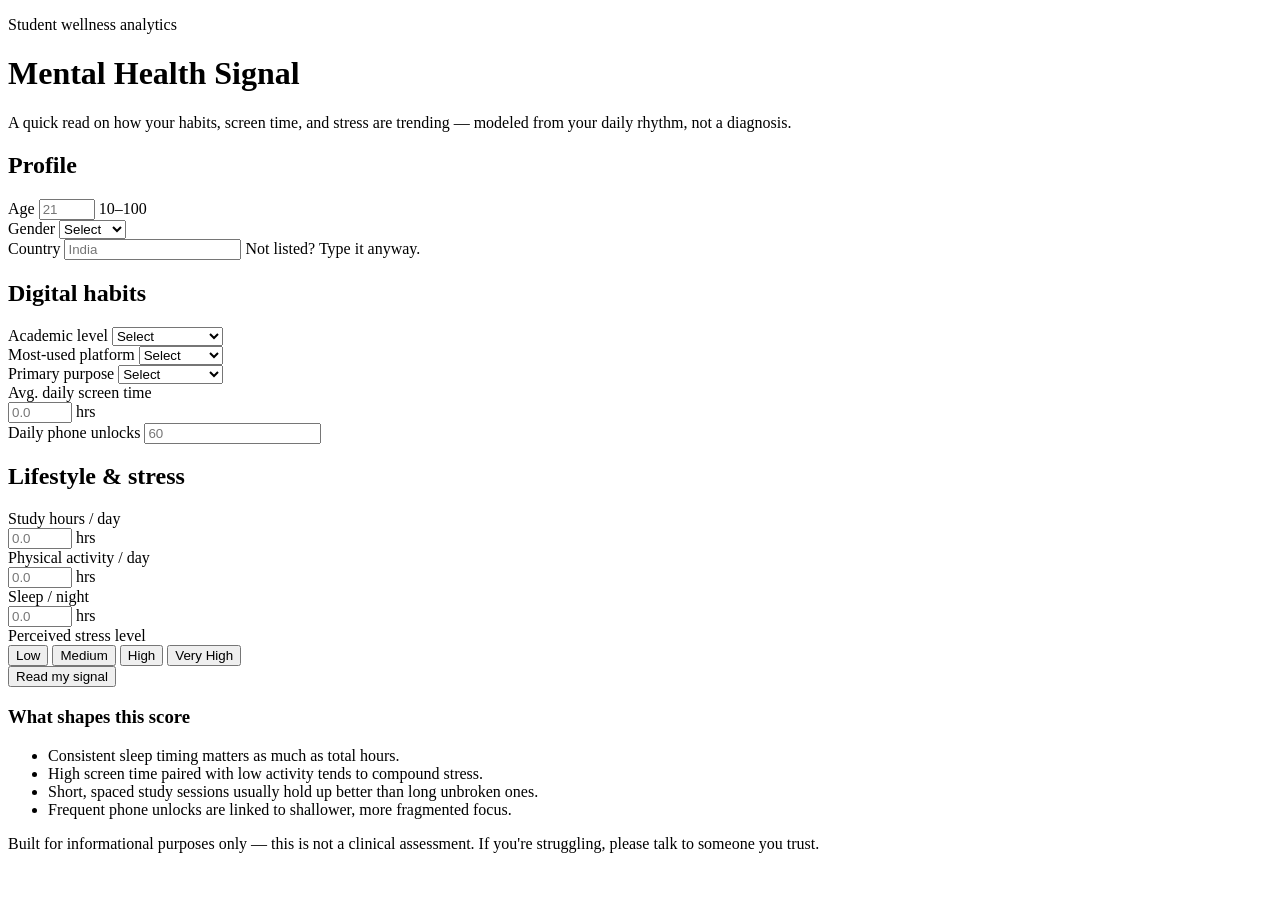
==== static/index.html @ 65191186 "Final Commit" ====
<!DOCTYPE html>
<html lang="en">
<head>
<meta charset="UTF-8" />
<meta name="viewport" content="width=device-width, initial-scale=1.0" />
<title>Mental Health Signal — Student Wellness Analytics</title>
<link rel="preconnect" href="https://fonts.googleapis.com">
<link rel="preconnect" href="https://fonts.gstatic.com" crossorigin>
<link href="https://fonts.googleapis.com/css2?family=Newsreader:ital,opsz,wght@0,6..72,400;0,6..72,500;1,6..72,400;1,6..72,500&family=Work+Sans:wght@400;500;600&family=IBM+Plex+Mono:wght@400;500;600&display=swap" rel="stylesheet">
<link rel="stylesheet" href="/ui/style.css" />
</head>
<body>

<div class="grain" aria-hidden="true"></div>

<header class="masthead">
  <div class="masthead-inner">
    <p class="kicker">Student wellness analytics</p>
    <h1 class="title">Mental Health Signal</h1>
    <p class="subtitle">A quick read on how your habits, screen time, and stress are trending — modeled from your daily rhythm, not a diagnosis.</p>
  </div>
</header>

<main class="layout">

  <!-- FORM PANEL -->
  <section class="panel intake" aria-labelledby="form-heading">
    <form id="predict-form" novalidate>

      <section class="group">
        <h2 class="group-label">Profile</h2>
        <div class="grid grid-3">
          <div class="field">
            <label for="age">Age</label>
            <input type="number" id="age" name="age" min="10" max="100" step="1" required placeholder="21" />
            <span class="hint">10–100</span>
            <span class="error-msg" data-for="age"></span>
          </div>
          <div class="field">
            <label for="gender">Gender</label>
            <select id="gender" name="gender" required>
              <option value="" disabled selected hidden>Select</option>
              <option value="Male">Male</option>
              <option value="Female">Female</option>
            </select>
            <span class="error-msg" data-for="gender"></span>
          </div>
          <div class="field">
            <label for="country">Country</label>
            <input type="text" id="country" name="country" list="country-list" required placeholder="India" autocomplete="off" />
            <datalist id="country-list">
              <option value="India"></option>
              <option value="USA"></option>
              <option value="Canada"></option>
              <option value="Australia"></option>
              <option value="UK"></option>
              <option value="Germany"></option>
              <option value="Mexico"></option>
              <option value="Turkey"></option>
              <option value="France"></option>
            </datalist>
            <span class="hint">Not listed? Type it anyway.</span>
            <span class="error-msg" data-for="country"></span>
          </div>
        </div>
      </section>

      <section class="group">
        <h2 class="group-label">Digital habits</h2>
        <div class="grid grid-2">
          <div class="field">
            <label for="academic_level">Academic level</label>
            <select id="academic_level" name="academic_level" required>
              <option value="" disabled selected hidden>Select</option>
              <option value="High School">High School</option>
              <option value="Undergraduate">Undergraduate</option>
              <option value="Graduate">Graduate</option>
            </select>
            <span class="error-msg" data-for="academic_level"></span>
          </div>
          <div class="field">
            <label for="most_used_platform">Most-used platform</label>
            <select id="most_used_platform" name="most_used_platform" required>
              <option value="" disabled selected hidden>Select</option>
              <option value="Facebook">Facebook</option>
              <option value="Instagram">Instagram</option>
              <option value="Snapchat">Snapchat</option>
              <option value="Twitter">Twitter</option>
              <option value="YouTube">YouTube</option>
              <option value="TikTok">TikTok</option>
              <option value="LinkedIn">LinkedIn</option>
              <option value="LINE">LINE</option>
              <option value="KakaoTalk">KakaoTalk</option>
              <option value="VKontakte">VKontakte</option>
              <option value="WhatsApp">WhatsApp</option>
              <option value="WeChat">WeChat</option>
            </select>
            <span class="error-msg" data-for="most_used_platform"></span>
          </div>
          <div class="field">
            <label for="purpose_of_use">Primary purpose</label>
            <select id="purpose_of_use" name="purpose_of_use" required>
              <option value="" disabled selected hidden>Select</option>
              <option value="Networking">Networking</option>
              <option value="Education">Education</option>
              <option value="Entertainment">Entertainment</option>
              <option value="News">News</option>
            </select>
            <span class="error-msg" data-for="purpose_of_use"></span>
          </div>
          <div class="field">
            <label for="avg_daily_usage_hours">Avg. daily screen time</label>
            <div class="unit-input">
              <input type="number" id="avg_daily_usage_hours" name="avg_daily_usage_hours" min="0" max="24" step="0.1" required placeholder="0.0" />
              <span class="unit">hrs</span>
            </div>
            <span class="error-msg" data-for="avg_daily_usage_hours"></span>
          </div>
          <div class="field">
            <label for="daily_unlocks">Daily phone unlocks</label>
            <input type="number" id="daily_unlocks" name="daily_unlocks" min="0" step="1" required placeholder="60" />
            <span class="error-msg" data-for="daily_unlocks"></span>
          </div>
        </div>
      </section>

      <section class="group">
        <h2 class="group-label">Lifestyle &amp; stress</h2>
        <div class="grid grid-3">
          <div class="field">
            <label for="study_hours">Study hours / day</label>
            <div class="unit-input">
              <input type="number" id="study_hours" name="study_hours" min="0" max="24" step="0.1" required placeholder="0.0" />
              <span class="unit">hrs</span>
            </div>
            <span class="error-msg" data-for="study_hours"></span>
          </div>
          <div class="field">
            <label for="physical_activity_hours">Physical activity / day</label>
            <div class="unit-input">
              <input type="number" id="physical_activity_hours" name="physical_activity_hours" min="0" max="24" step="0.1" required placeholder="0.0" />
              <span class="unit">hrs</span>
            </div>
            <span class="error-msg" data-for="physical_activity_hours"></span>
          </div>
          <div class="field">
            <label for="sleep_hours_per_night">Sleep / night</label>
            <div class="unit-input">
              <input type="number" id="sleep_hours_per_night" name="sleep_hours_per_night" min="0" max="24" step="0.1" required placeholder="0.0" />
              <span class="unit">hrs</span>
            </div>
            <span class="error-msg" data-for="sleep_hours_per_night"></span>
          </div>
          <div class="field field-span">
            <label for="stress_level">Perceived stress level</label>
            <div class="segmented" id="stress_level_group" data-name="stress_level">
              <button type="button" class="seg-btn" data-value="Low">Low</button>
              <button type="button" class="seg-btn" data-value="Medium">Medium</button>
              <button type="button" class="seg-btn" data-value="High">High</button>
              <button type="button" class="seg-btn" data-value="Very High">Very High</button>
            </div>
            <input type="hidden" id="stress_level" name="stress_level" required />
            <span class="error-msg" data-for="stress_level"></span>
          </div>
        </div>
      </section>

      <div class="form-footer">
        <button type="submit" class="submit-btn" id="submit-btn">
          <span class="btn-label">Read my signal</span>
          <span class="btn-spinner" aria-hidden="true"></span>
        </button>
      </div>
    </form>
  </section>

  <!-- RESULT PANEL — instrument housing -->
  <aside class="panel receiver" aria-live="polite">
    <div class="screws" aria-hidden="true">
      <span></span><span></span><span></span><span></span>
    </div>

    <div class="receiver-inner" id="result-inner">

      <div class="state state-idle" id="state-idle">
        <div class="meter" id="meter-idle"></div>
        <div class="info-block">
          <h3 class="info-title">What shapes this score</h3>
          <ul class="info-list">
            <li>Consistent sleep timing matters as much as total hours.</li>
            <li>High screen time paired with low activity tends to compound stress.</li>
            <li>Short, spaced study sessions usually hold up better than long unbroken ones.</li>
            <li>Frequent phone unlocks are linked to shallower, more fragmented focus.</li>
          </ul>
        </div>
      </div>

      <div class="state state-loading" id="state-loading" hidden>
        <div class="meter" id="meter-loading"></div>
      </div>

      <div class="state state-result" id="state-result" hidden>
        <div class="meter" id="meter-result"></div>
        <div class="score-readout">
          <span class="score-number" id="score-number">0.0</span>
          <span class="score-max">/ 10</span>
        </div>
        <p class="dial-caption" id="score-band">—</p>
        <p class="dial-copy" id="score-context"></p>
      </div>

      <div class="state state-error" id="state-error" hidden>
        <div class="meter meter-flat" id="meter-error"></div>
        <p class="dial-copy" id="error-copy"></p>
      </div>

    </div>
  </aside>

</main>

<footer class="site-footer">
  <p>Built for informational purposes only — this is not a clinical assessment. If you're struggling, please talk to someone you trust.</p>
</footer>

<script src="/ui/script.js"></script>
</body>
</html>
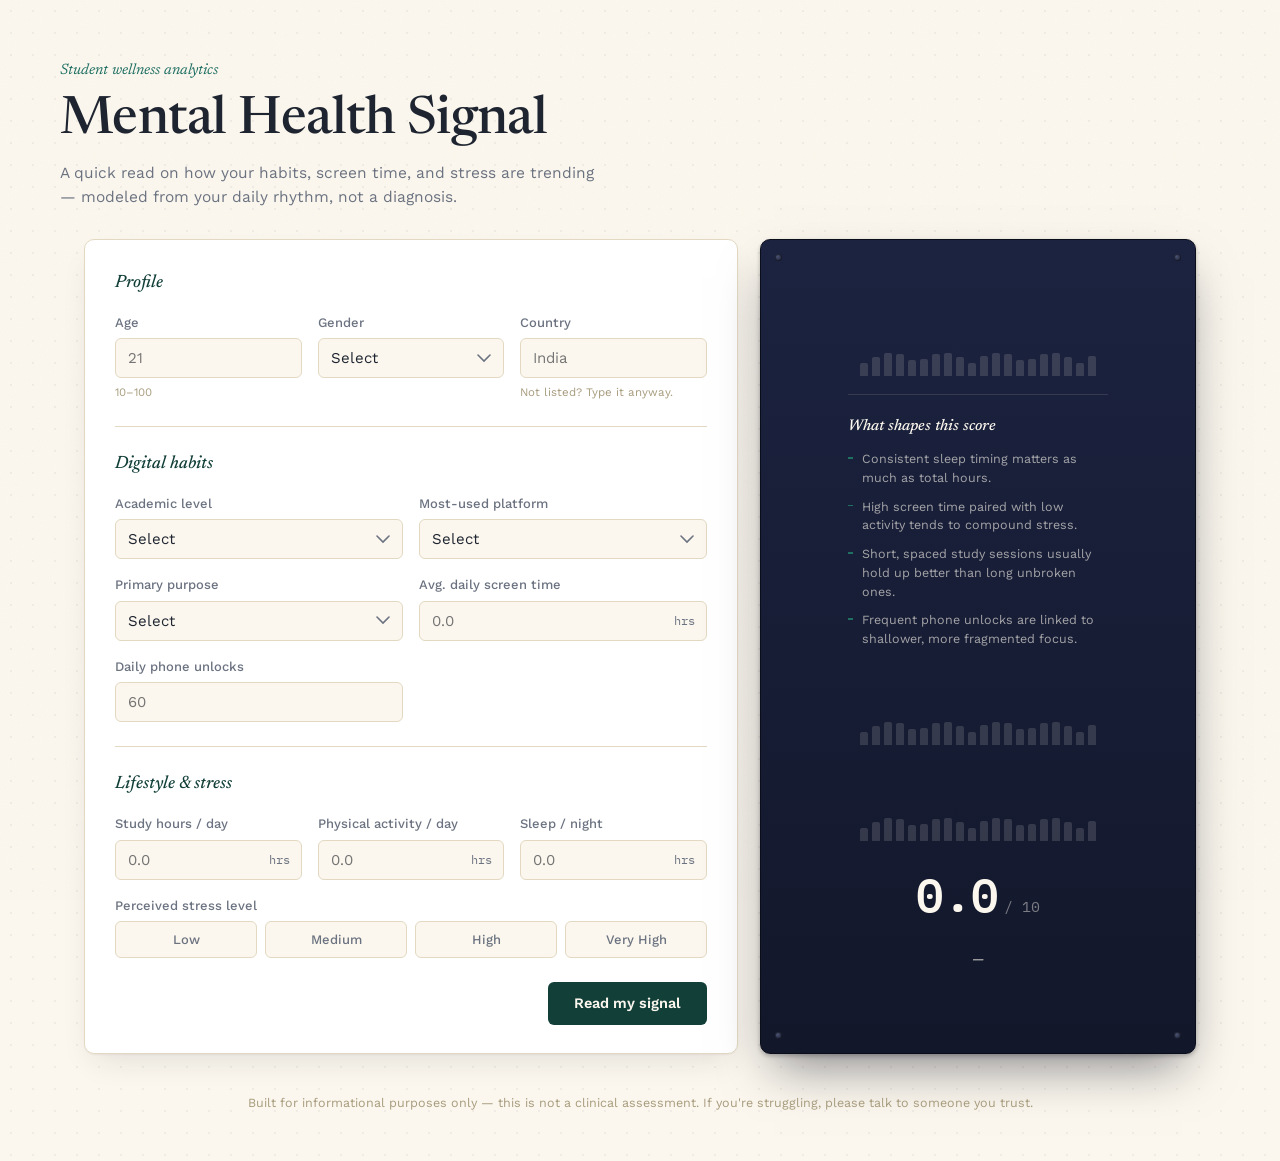
==== commit c6ebb7cc: "fix css path" ====
--- a/static/index.html
+++ b/static/index.html
@@ -7,7 +7,7 @@
 <link rel="preconnect" href="https://fonts.googleapis.com">
 <link rel="preconnect" href="https://fonts.gstatic.com" crossorigin>
 <link href="https://fonts.googleapis.com/css2?family=Newsreader:ital,opsz,wght@0,6..72,400;0,6..72,500;1,6..72,400;1,6..72,500&family=Work+Sans:wght@400;500;600&family=IBM+Plex+Mono:wght@400;500;600&display=swap" rel="stylesheet">
-<link rel="stylesheet" href="/ui/style.css" />
+<link rel="stylesheet" href="/static/style.css">
 </head>
 <body>
 
@@ -223,6 +223,6 @@
   <p>Built for informational purposes only — this is not a clinical assessment. If you're struggling, please talk to someone you trust.</p>
 </footer>
 
-<script src="/ui/script.js"></script>
+<script src="/static/script.js"></script>
 </body>
 </html>
--- a/static/style.css
+++ b/static/style.css
@@ -0,0 +1,397 @@
+/* =========================================================
+   TOKENS
+   ========================================================= */
+:root {
+  --ink:         #1E2430;
+  --ink-soft:    #6B7280;
+  --paper:       #FBF7EE;
+  --paper-deep:  #F0E9D8;
+  --surface:     #FFFFFF;
+  --line:        #E3D9C2;
+
+  --teal:        #1F6F63;
+  --teal-deep:   #123F38;
+  --gold:        #B8901F;
+  --coral:       #B84B3C;
+
+  --housing:      #12172A;
+  --housing-lift: #1C2340;
+  --dial-line:    rgba(251,247,238,0.14);
+
+  --font-display: 'Newsreader', Georgia, serif;
+  --font-body:    'Work Sans', -apple-system, sans-serif;
+  --font-mono:    'IBM Plex Mono', 'SFMono-Regular', monospace;
+
+  --radius-card: 10px;
+  --radius-input: 6px;
+
+  --shadow-card: 0 1px 2px rgba(30,36,48,0.05), 0 14px 30px -10px rgba(30,36,48,0.12);
+  --shadow-housing: 0 2px 4px rgba(0,0,0,0.25), 0 24px 48px -14px rgba(10,12,30,0.5);
+}
+
+* { box-sizing: border-box; }
+html { -webkit-font-smoothing: antialiased; }
+
+body {
+  margin: 0;
+  background: var(--paper);
+  background-image: radial-gradient(circle, rgba(30,36,48,0.05) 1px, transparent 1px);
+  background-size: 22px 22px;
+  color: var(--ink);
+  font-family: var(--font-body);
+  line-height: 1.5;
+  position: relative;
+}
+
+.grain {
+  position: fixed;
+  inset: 0;
+  pointer-events: none;
+  z-index: 0;
+  opacity: 0.03;
+  background-image: url("data:image/svg+xml,%3Csvg xmlns='http://www.w3.org/2000/svg' width='90' height='90'%3E%3Cfilter id='n'%3E%3CfeTurbulence type='fractalNoise' baseFrequency='0.9' numOctaves='2' stitchTiles='stitch'/%3E%3C/filter%3E%3Crect width='100%25' height='100%25' filter='url(%23n)'/%3E%3C/svg%3E");
+}
+
+/* =========================================================
+   MASTHEAD
+   ========================================================= */
+.masthead { padding: 60px 24px 30px; position: relative; z-index: 1; }
+.masthead-inner { max-width: 1160px; margin: 0 auto; }
+
+.kicker {
+  font-family: var(--font-display);
+  font-style: italic;
+  font-size: 15px;
+  color: var(--teal);
+  margin: 0 0 10px;
+}
+
+.title {
+  font-family: var(--font-display);
+  font-weight: 500;
+  font-size: clamp(2.2rem, 4.6vw, 3.3rem);
+  line-height: 1.06;
+  margin: 0 0 14px;
+  letter-spacing: -0.01em;
+  color: var(--ink);
+}
+
+.subtitle { max-width: 540px; font-size: 15.5px; color: var(--ink-soft); margin: 0; }
+
+/* =========================================================
+   LAYOUT — right column tracks the left column's own height
+   ========================================================= */
+.layout {
+  max-width: 1160px;
+  margin: 0 auto;
+  padding: 0 24px 40px;
+  display: grid;
+  grid-template-columns: 1.5fr 1fr;
+  gap: 22px;
+  align-items: start;
+  position: relative;
+  z-index: 1;
+}
+
+.panel { border-radius: var(--radius-card); }
+
+/* ----- intake (form) panel — sized purely by its own content ----- */
+.intake {
+  background: var(--surface);
+  border: 1px solid var(--line);
+  box-shadow: var(--shadow-card);
+  padding: 6px 30px 28px;
+}
+
+.group { padding: 24px 0; border-bottom: 1px solid var(--line); }
+.group:last-of-type { border-bottom: none; padding-bottom: 6px; }
+
+.group-label {
+  font-family: var(--font-display);
+  font-style: italic;
+  font-weight: 500;
+  font-size: 18px;
+  color: var(--teal-deep);
+  margin: 0 0 16px;
+}
+
+.grid { display: grid; gap: 16px; }
+.grid-2 { grid-template-columns: repeat(2, 1fr); }
+.grid-3 { grid-template-columns: repeat(3, 1fr); }
+
+.field { display: flex; flex-direction: column; gap: 6px; position: relative; }
+.field-span { grid-column: 1 / -1; }
+
+label { font-size: 13px; font-weight: 500; color: var(--ink-soft); }
+
+input[type="text"],
+input[type="number"],
+select {
+  font-family: var(--font-body);
+  font-size: 15px;
+  color: var(--ink);
+  background: var(--paper);
+  border: 1.5px solid var(--line);
+  border-radius: var(--radius-input);
+  padding: 10px 12px;
+  width: 100%;
+  transition: border-color 0.15s ease, background 0.15s ease, box-shadow 0.15s ease;
+  appearance: none;
+}
+
+select {
+  background-image: url("data:image/svg+xml,%3Csvg xmlns='http://www.w3.org/2000/svg' width='14' height='9'%3E%3Cpath d='M1 1l6 6 6-6' stroke='%236B7280' stroke-width='1.6' fill='none' stroke-linecap='round'/%3E%3C/svg%3E");
+  background-repeat: no-repeat;
+  background-position: right 12px center;
+  padding-right: 34px;
+  cursor: pointer;
+}
+
+input:hover, select:hover { border-color: #CBBE97; }
+
+input:focus, select:focus {
+  outline: none;
+  border-color: var(--teal);
+  background: var(--surface);
+  box-shadow: 0 0 0 3px rgba(31,111,99,0.14);
+}
+
+.field.field-error input,
+.field.field-error select {
+  border-color: var(--coral);
+  background: #FBEDEA;
+}
+
+.unit-input { position: relative; }
+.unit-input input { padding-right: 44px; }
+.unit-input .unit {
+  position: absolute; right: 12px; top: 50%; transform: translateY(-50%);
+  font-family: var(--font-mono); font-size: 12px; color: var(--ink-soft);
+  pointer-events: none;
+}
+
+.hint { font-size: 11.5px; color: #A79B7D; }
+
+.error-msg { font-size: 12px; color: var(--coral); display: none; }
+.field.field-error .error-msg { display: block; }
+
+/* segmented control */
+.segmented { display: grid; grid-template-columns: repeat(4, 1fr); gap: 8px; }
+
+.seg-btn {
+  font-family: var(--font-body);
+  font-size: 13px;
+  font-weight: 500;
+  color: var(--ink-soft);
+  background: var(--paper);
+  border: 1.5px solid var(--line);
+  border-radius: var(--radius-input);
+  padding: 10px 8px;
+  cursor: pointer;
+  transition: all 0.15s ease;
+}
+.seg-btn:hover { border-color: #CBBE97; color: var(--ink); }
+.seg-btn.active { background: var(--teal); border-color: var(--teal); color: #fff; }
+.seg-btn[data-value="High"].active { background: var(--gold); border-color: var(--gold); color: var(--ink); }
+.seg-btn[data-value="Very High"].active { background: var(--coral); border-color: var(--coral); color: #fff; }
+
+/* footer / submit */
+.form-footer { display: flex; justify-content: flex-end; padding-top: 18px; }
+
+.submit-btn {
+  position: relative;
+  font-family: var(--font-body);
+  font-weight: 600;
+  font-size: 14.5px;
+  color: var(--paper);
+  background: var(--teal-deep);
+  border: none;
+  border-radius: var(--radius-input);
+  padding: 13px 26px;
+  cursor: pointer;
+  display: inline-flex;
+  align-items: center;
+  gap: 10px;
+  transition: background 0.15s ease, transform 0.1s ease;
+}
+.submit-btn:hover { background: #0D2C27; }
+.submit-btn:active { transform: scale(0.98); }
+.submit-btn:disabled { opacity: 0.75; cursor: progress; }
+
+.btn-spinner {
+  display: none; width: 14px; height: 14px; border-radius: 50%;
+  border: 2px solid rgba(251,247,238,0.35); border-top-color: var(--paper);
+  animation: spin 0.7s linear infinite;
+}
+.submit-btn.loading .btn-label { opacity: 0.85; }
+.submit-btn.loading .btn-spinner { display: inline-block; }
+@keyframes spin { to { transform: rotate(360deg); } }
+
+/* =========================================================
+   RECEIVER PANEL (instrument housing)
+   Height is set inline by script.js to match .intake exactly —
+   see syncReceiverHeight(). No CSS min-height/stretch here.
+   ========================================================= */
+.receiver {
+  background: linear-gradient(180deg, var(--housing-lift) 0%, var(--housing) 100%);
+  border: 1px solid #0A0D1A;
+  box-shadow: var(--shadow-housing);
+  display: flex;
+  color: var(--paper);
+  position: relative;
+  overflow: hidden;
+}
+
+.screws span {
+  position: absolute;
+  width: 7px; height: 7px;
+  border-radius: 50%;
+  background: radial-gradient(circle at 35% 35%, #4B5372, #12172A);
+  box-shadow: inset 0 0 0 1px rgba(0,0,0,0.4);
+}
+.screws span:nth-child(1) { top: 14px; left: 14px; }
+.screws span:nth-child(2) { top: 14px; right: 14px; }
+.screws span:nth-child(3) { bottom: 14px; left: 14px; }
+.screws span:nth-child(4) { bottom: 14px; right: 14px; }
+
+.receiver-inner {
+  width: 100%;
+  height: 100%;
+  padding: 40px 30px;
+  display: flex;
+  flex-direction: column;
+  align-items: center;
+  text-align: center;
+}
+
+.state {
+  width: 100%;
+  height: 100%;
+  display: flex;
+  flex-direction: column;
+  align-items: center;
+  justify-content: center;
+  gap: 18px;
+}
+
+.state-idle { justify-content: space-between; }
+
+/* ----- meter (equalizer-style bars) ----- */
+.meter {
+  display: flex;
+  align-items: flex-end;
+  justify-content: center;
+  gap: 4px;
+  width: 100%;
+  max-width: 260px;
+  height: 96px;
+}
+
+.meter .bar {
+  flex: 1 1 auto;
+  max-width: 8px;
+  border-radius: 2px 2px 0 0;
+  background: var(--dial-line);
+  height: 10%;
+  transition: height 0.5s cubic-bezier(0.22, 1, 0.36, 1), background 0.4s ease;
+}
+
+.meter-flat .bar { height: 4px !important; background: var(--coral) !important; opacity: 0.5; }
+
+@keyframes flicker {
+  0%, 100% { height: var(--h1); }
+  50% { height: var(--h2); }
+}
+.meter.tuning .bar { animation: flicker 0.9s ease-in-out infinite; animation-delay: var(--d); }
+
+/* general info shown while idle */
+.info-block {
+  width: 100%;
+  max-width: 260px;
+  text-align: left;
+  border-top: 1px solid rgba(251,247,238,0.12);
+  padding-top: 20px;
+}
+
+.info-title {
+  font-family: var(--font-display);
+  font-style: italic;
+  font-weight: 500;
+  font-size: 15.5px;
+  color: var(--paper);
+  margin: 0 0 12px;
+}
+
+.info-list { margin: 0; padding: 0; list-style: none; display: flex; flex-direction: column; gap: 10px; }
+
+.info-list li {
+  position: relative;
+  padding-left: 14px;
+  font-size: 12.5px;
+  line-height: 1.5;
+  color: rgba(251,247,238,0.62);
+}
+
+.info-list li::before {
+  content: "";
+  position: absolute;
+  left: 0;
+  top: 7px;
+  width: 5px;
+  height: 1.5px;
+  background: var(--teal);
+}
+
+.dial-caption {
+  font-family: var(--font-display);
+  font-style: italic;
+  font-size: 19px;
+  margin: 0;
+  color: var(--paper);
+}
+.dial-copy {
+  font-size: 13px;
+  color: rgba(251,247,238,0.6);
+  max-width: 240px;
+  margin: 0;
+}
+
+/* result */
+.score-readout { display: flex; align-items: baseline; gap: 5px; }
+.score-number {
+  font-family: var(--font-mono);
+  font-weight: 600;
+  font-size: 46px;
+  color: var(--paper);
+  letter-spacing: -0.01em;
+}
+.score-max { font-family: var(--font-mono); font-size: 15px; color: rgba(251,247,238,0.45); }
+
+/* =========================================================
+   FOOTER
+   ========================================================= */
+.site-footer { max-width: 1160px; margin: 0 auto; padding: 0 24px 48px; position: relative; z-index: 1; }
+.site-footer p { font-size: 12.5px; color: #A79B7D; text-align: center; margin: 0; }
+
+/* =========================================================
+   RESPONSIVE
+   ========================================================= */
+@media (max-width: 920px) {
+  .layout { grid-template-columns: 1fr; }
+  .receiver { min-height: 340px; }
+  .grid-3 { grid-template-columns: repeat(2, 1fr); }
+}
+
+@media (max-width: 560px) {
+  .masthead { padding: 40px 16px 22px; }
+  .layout { padding: 0 16px 32px; gap: 14px; }
+  .intake { padding: 4px 18px 22px; }
+  .grid-2, .grid-3 { grid-template-columns: 1fr; }
+  .segmented { grid-template-columns: repeat(2, 1fr); }
+  .form-footer { justify-content: stretch; }
+  .submit-btn { width: 100%; justify-content: center; }
+}
+
+@media (prefers-reduced-motion: reduce) {
+  * { animation-duration: 0.001ms !important; transition-duration: 0.001ms !important; }
+}
